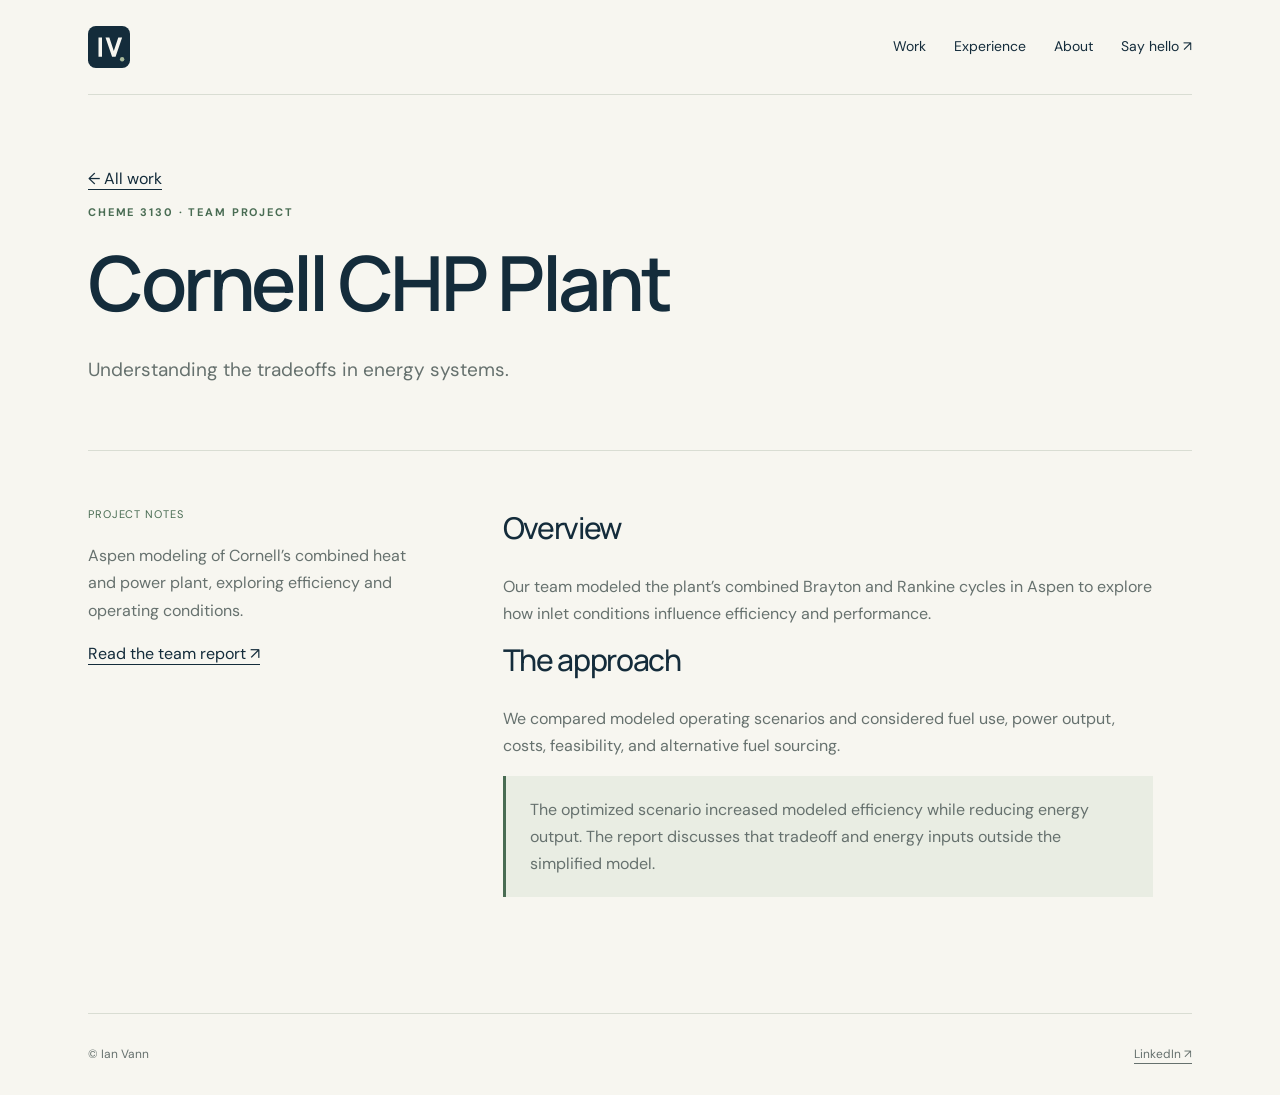
==== projects/chp.html @ b80f51be "Set browser tab title to Ian Vann throughout site" ====
<!doctype html><html lang="en"><head><meta charset="utf-8"><meta name="viewport" content="width=device-width,initial-scale=1"><meta name="description" content="Ian Vann — Cornell engineering student building practical solutions with engineering, software, and emerging technology."><meta name="theme-color" content="#f7f6f0"><title>Ian Vann</title><link rel="stylesheet" href="../style.css"><link rel="icon" type="image/svg+xml" href="../assets/monogram.svg"></head><body><a class="skip" href="#main">Skip to content</a><div class="wrap"><header class="nav"><a class="brand" href="../" aria-label="Ian Vann home"><img class="brand-mark" src="../assets/monogram.svg" alt="IV" width="42" height="42"></a><nav class="navlinks" aria-label="Main navigation"><a href="../#work">Work</a><a href="../#experience">Experience</a><a href="../#about">About</a><a href="mailto:icv3@cornell.edu">Say hello ↗</a></nav></header><main id="main"><section class="projecthero"><a href="../#work">← All work</a><p class="eyebrow">CHEME 3130 · Team project</p><h1>Cornell CHP Plant</h1><p class="intro">Understanding the tradeoffs in energy systems.</p></section><section class="projectbody"><aside><span class="tag">Project notes</span><p>Aspen modeling of Cornell’s combined heat and power plant, exploring efficiency and operating conditions.</p><a href="../assets/chp-report.pdf">Read the team report ↗</a></aside><div><h2>Overview</h2><p>Our team modeled the plant’s combined Brayton and Rankine cycles in Aspen to explore how inlet conditions influence efficiency and performance.</p><h2>The approach</h2><p>We compared modeled operating scenarios and considered fuel use, power output, costs, feasibility, and alternative fuel sourcing.</p><p class="note">The optimized scenario increased modeled efficiency while reducing energy output. The report discusses that tradeoff and energy inputs outside the simplified model.</p></div></section></main><footer class="footer"><span>© Ian Vann</span><a href="https://www.linkedin.com/in/ian-vann/">LinkedIn ↗</a></footer></div></body></html>
---- style.css ----
@import url('https://fonts.googleapis.com/css2?family=DM+Sans:wght@400;500;600;700&family=Manrope:wght@400;500;600;700;800&display=swap');
:root{--paper:#f7f6f0;--ink:#142c3b;--green:#496c53;--muted:#66716e;--line:#d9ddd3}*{box-sizing:border-box}html{scroll-behavior:smooth;scroll-padding-top:100px}body{margin:0;background:var(--paper);color:var(--ink);font:16px/1.7 'DM Sans',sans-serif}a{color:inherit;text-underline-offset:5px}a:hover{color:var(--green)}a:focus-visible,button:focus-visible{outline:3px solid var(--green);outline-offset:5px}h1,h2,h3{font-family:Manrope,sans-serif;line-height:1.13;letter-spacing:-.045em}h1{font-size:clamp(48px,7vw,94px);margin:18px 0 28px;font-weight:600}h2{font-size:clamp(34px,4vw,52px);font-weight:500;margin:12px 0 28px}h3{font-size:27px;font-weight:600;margin:15px 0}p{max-width:650px}.wrap{max-width:1200px;margin:auto;padding:0 48px}.nav{display:flex;align-items:center;justify-content:space-between;padding:26px 0;border-bottom:1px solid var(--line);gap:24px}.brand{text-decoration:none;font-weight:700;font-size:20px;letter-spacing:-1px}.navlinks{display:flex;gap:28px;font-size:14px}.navlinks a{text-decoration:none}.hero{display:grid;grid-template-columns:1.35fr 1fr;gap:88px;align-items:center;padding:90px 0 100px}.eyebrow{text-transform:uppercase;font-size:11px;letter-spacing:.17em;font-weight:700;color:var(--green)}.intro{font-size:19px;color:var(--muted);max-width:570px}.portrait{margin:0;position:relative}.portrait img{width:100%;height:470px;object-fit:cover;object-position:center 28%;border-radius:100px 3px 3px 3px}.portrait figcaption{display:flex;justify-content:space-between;font-size:11px;letter-spacing:.06em;margin-top:12px;color:var(--muted)}.links{display:flex;gap:26px;flex-wrap:wrap;margin-top:30px;font-size:14px}.section{padding:76px 0;border-top:1px solid var(--line)}.sectionhead{display:flex;justify-content:space-between;align-items:end;gap:24px;margin-bottom:32px}.sectionhead p{max-width:340px;color:var(--muted);font-size:14px}.featured{display:grid;grid-template-columns:1.15fr 1fr;background:#e9ede3;border:1px solid #d9dfd1;border-radius:6px;overflow:hidden}.featurecopy{padding:40px}.featurecopy p{color:#53635b}.video{display:flex;align-items:center;background:#172f31;padding:24px}.video iframe{width:100%;aspect-ratio:16/9;border:0;border-radius:4px}.tag{font-size:11px;letter-spacing:.08em;text-transform:uppercase;color:var(--green)}.grid{display:grid;grid-template-columns:repeat(3,1fr);gap:24px;margin-top:24px}.card{border:1px solid var(--line);border-radius:5px;overflow:hidden;transition:transform .2s,box-shadow .2s}.card:hover{transform:translateY(-4px);box-shadow:0 12px 30px #142c3b09}.art{height:190px;background:#e8ece2;display:flex;align-items:center;justify-content:center;position:relative;overflow:hidden}.art pre{font:13px/2 monospace;color:var(--green);text-align:center}.art .symbol{font:500 80px Manrope;color:#496c5370;letter-spacing:-8px}.art:after{content:'';position:absolute;inset:15px;border:1px solid #496c5320;border-radius:3px}.cardcopy{padding:26px}.cardcopy h3{font-size:23px}.cardcopy p{font-size:14px;color:var(--muted)}.more{display:inline-block;font-size:13px;font-weight:600;margin-top:12px}.experience{display:grid;grid-template-columns:1fr 2fr;gap:60px}.role{padding:26px 0;border-bottom:1px solid var(--line)}.role:first-child{padding-top:0}.rolehead{display:flex;justify-content:space-between;gap:20px}.rolehead h3{font-size:22px;margin:0}.date{font-size:12px;color:var(--muted)}.role p{font-size:15px;color:var(--muted)}.personal{display:grid;grid-template-columns:1fr 1fr;gap:80px}.personal p{color:var(--muted)}.footer{padding:30px 0;display:flex;justify-content:space-between;font-size:12px;color:var(--muted);border-top:1px solid var(--line)}.projecthero{padding:70px 0 45px;max-width:850px}.projecthero h1{font-size:clamp(44px,6vw,76px)}.projectbody{display:grid;grid-template-columns:1fr 2fr;gap:70px;padding:48px 0 100px;border-top:1px solid var(--line)}.projectbody h2{font-size:30px}.projectbody p{color:var(--muted)}.note{padding:20px 24px;background:#e9ede3;border-left:3px solid var(--green)}.skip{position:absolute;left:15px;top:-100px}.skip:focus{top:15px;background:white;padding:10px;z-index:9}@media(max-width:800px){.wrap{padding:0 24px}.hero{gap:35px;padding:55px 0;grid-template-columns:1fr}.portrait{max-width:420px}.portrait img{height:400px}.grid{grid-template-columns:1fr}.featured,.experience,.personal,.projectbody{grid-template-columns:1fr;gap:30px}.section{padding:50px 0}.sectionhead{display:block}.navlinks{gap:16px;font-size:12px}.featurecopy{padding:28px}.hero h1{max-width:600px}.rolehead{display:block}.footer{gap:20px}.art{height:160px}}@media(prefers-reduced-motion:reduce){html{scroll-behavior:auto}*{transition:none!important}}
.demo-preview{display:block;background:#fff;overflow:hidden}.demo-preview img{display:block;width:100%;height:auto;aspect-ratio:16/9;object-fit:cover;transition:transform .2s}.demo-preview:hover img{transform:scale(1.025)}

.hero .name-heading{font-size:clamp(56px,7vw,88px);margin:16px 0 22px;letter-spacing:-.055em;font-weight:600}.major{font-family:Manrope,sans-serif;font-size:clamp(19px,2.1vw,25px);line-height:1.4;letter-spacing:-.025em;margin:0 0 15px;max-width:500px}.personal-tagline{color:var(--muted);font-size:17px;line-height:1.6;max-width:440px;margin:0}.contact-links{display:flex;flex-wrap:wrap;gap:12px 24px;max-width:510px;margin-top:32px;padding-top:24px;border-top:1px solid var(--line)}.contact-links a{font-size:14px;text-decoration:none;white-space:nowrap}.contact-links a:hover{text-decoration:underline}.contact-links span{color:var(--green);margin-left:3px}@media(max-width:800px){.hero .name-heading{margin-bottom:18px}.contact-links{gap:12px 22px}.hero{padding-top:50px}}

/* Opening layout and profile tiles */
.hero{grid-template-columns:minmax(0,1.35fr) minmax(0,1fr);gap:64px;padding:70px 0 82px;align-items:center}.hero .name-heading{margin:14px 0 16px;font-size:clamp(56px,6.8vw,84px)}.hero .major{font-size:22px;max-width:450px;margin-bottom:14px;line-height:1.45}.hero .personal-tagline{font-size:16px;max-width:410px;line-height:1.65}.profile-nodes{display:grid;grid-template-columns:repeat(2,minmax(0,1fr));gap:12px;margin-top:30px;max-width:520px}.profile-node{display:flex;align-items:center;gap:12px;padding:16px 14px;min-height:84px;text-decoration:none;background:#fffdf7;border:1px solid var(--line);border-radius:10px;transition:background .18s,border-color .18s,transform .18s}.profile-node:hover{background:#edf0e7;border-color:#a5b49e;transform:translateY(-2px)}.node-icon{display:flex;align-items:center;justify-content:center;width:34px;height:34px;flex-shrink:0;border-radius:8px;background:#e9ede3;color:var(--green);font-size:15px;font-weight:700}.profile-node>span:nth-child(2){font-size:14px;line-height:1.4;font-weight:600;min-width:0}.profile-node small{display:block;color:var(--muted);font-size:11px;font-weight:400;margin-top:4px;overflow-wrap:anywhere}.node-arrow{margin-left:auto;align-self:flex-start;color:var(--green);font-size:15px}.phone-link{display:inline-block;margin-top:17px;font-size:12px;color:var(--muted);text-decoration:none}.phone-link:hover{text-decoration:underline}.hero .portrait img{height:500px;border-radius:14px;object-position:center 28%}@media(max-width:800px){.hero{grid-template-columns:1fr;gap:36px;padding:44px 0 52px}.hero .major{font-size:20px}.hero .portrait{max-width:100%;width:100%}.hero .portrait img{height:380px;object-position:center 30%}.profile-nodes{max-width:100%}.profile-node{padding:14px 12px;gap:10px}}@media(max-width:360px){.profile-nodes{grid-template-columns:1fr}}

/* Square navigation blocks: the entire block is a link. */
.hero .profile-nodes{display:grid;grid-template-columns:repeat(4,minmax(0,1fr));gap:12px;max-width:520px;margin-top:30px}.hero .profile-node{display:flex;align-items:center;justify-content:center;aspect-ratio:1;min-height:0;padding:8px;border:1px solid #bcc8b7;border-radius:0;background:#e9ede3;color:var(--ink);font-size:14px;font-weight:600;text-decoration:none;text-align:center;box-shadow:none}.hero .profile-node:hover{background:var(--green);border-color:var(--green);color:white;transform:translateY(-2px)}@media(max-width:480px){.hero .profile-nodes{grid-template-columns:repeat(2,minmax(0,1fr));max-width:320px;gap:12px}.hero .profile-node{font-size:16px}}

.hero .profile-nodes{gap:10px}.hero .profile-node{aspect-ratio:auto;min-height:48px;padding:12px 10px}@media(max-width:480px){.hero .profile-nodes{max-width:100%}.hero .profile-node{font-size:14px;min-height:46px}}

.timeline{list-style:none;margin:40px 0 0;padding:0}.timeline-entry{display:grid;grid-template-columns:190px minmax(0,1fr);position:relative;gap:36px}.timeline-date{font-size:12px;letter-spacing:.05em;color:var(--muted);margin:0;padding:9px 0 40px;text-align:right}.timeline-role{position:relative;border-left:1px solid #bac8b5;padding:0 0 38px 36px}.timeline-role:before{content:'';position:absolute;left:-5px;top:12px;width:9px;height:9px;border-radius:50%;background:var(--green);box-shadow:0 0 0 5px var(--paper)}.timeline-entry:last-child .timeline-role{padding-bottom:0;border-left-color:transparent}.timeline-role summary{list-style:none;cursor:pointer;position:relative;padding:0 34px 22px 0;border-bottom:1px solid var(--line)}.timeline-role summary::-webkit-details-marker{display:none}.timeline-company{display:block;font:600 26px/1.3 Manrope,sans-serif;letter-spacing:-.035em;margin-bottom:8px}.timeline-role .tag{display:block}.timeline-brief{display:block;font-size:15px;color:var(--muted);margin-top:12px}.timeline-toggle{position:absolute;right:0;top:4px;font-size:23px;color:var(--green);transition:transform .2s}.timeline-role[open] .timeline-toggle{transform:rotate(45deg)}.timeline-role>p{font-size:15px;color:var(--muted);margin:20px 0 0;max-width:670px}.timeline-role summary:hover .timeline-company{color:var(--green)}@media(max-width:650px){.timeline{margin-top:30px}.timeline-entry{grid-template-columns:1fr;gap:0;padding-left:22px;border-left:1px solid #bac8b5}.timeline-date{text-align:left;padding:0 0 10px;font-size:11px}.timeline-role{border:0;padding:0 0 32px}.timeline-role:before{left:-27px;top:-23px}.timeline-company{font-size:23px}.timeline-entry:last-child{border-left-color:transparent}}

.school-preview{display:flex;align-items:center;justify-content:center;height:190px;background:white;padding:18px;overflow:hidden}.school-preview img{width:100%;height:100%;object-fit:contain;transition:transform .2s}.school-preview:hover img{transform:scale(1.03)}.report-figure{margin:0 0 40px;padding:28px;background:white;border:1px solid var(--line)}.report-figure img{display:block;max-width:100%;max-height:400px;margin:auto;object-fit:contain}.report-figure figcaption{font-size:11px;color:var(--muted);text-align:center;margin-top:18px}

/* School projects: paired disciplines, generous image framing. */
.school-grid{display:grid;grid-template-columns:repeat(2,minmax(0,1fr));gap:28px}.school-grid .card{border-radius:8px;background:#fffdf7}.school-grid .school-preview{height:260px;padding:28px;background:#fff;border-bottom:1px solid var(--line)}.school-grid .school-preview img{object-fit:contain;max-width:100%;max-height:100%}.school-grid .cardcopy{padding:26px 30px 30px}.school-grid .cardcopy h3{font-size:26px;margin:12px 0}.school-grid .cardcopy p{max-width:420px;line-height:1.65}.school-grid .tag{font-size:10px;letter-spacing:.09em}.school-grid .card:has(a[href="projects/neurophysiology.html"]) .school-preview{background:#142c24}.school-grid .card:has(a[href="projects/photys.html"]) .school-preview img{max-width:250px}.school-grid .card:has(a[href="projects/thermal-battery.html"]) .school-preview img{max-width:350px}@media(max-width:650px){.school-grid{grid-template-columns:1fr;gap:24px}.school-grid .school-preview{height:230px;padding:24px}.school-grid .cardcopy{padding:24px}}

/* Full-width school project index. */
.school-list{border-top:1px solid var(--line)}.school-row{display:grid;grid-template-columns:42px minmax(0,1fr) 120px 24px;align-items:center;gap:24px;padding:30px 16px 30px 0;border-bottom:1px solid var(--line);text-decoration:none;transition:background .2s,padding .2s}.school-number{font-size:12px;color:var(--green);align-self:start;padding-top:3px;font-variant-numeric:tabular-nums}.school-row .tag{font-size:10px;letter-spacing:.1em}.school-row h3{font-size:26px;margin:9px 0 10px}.school-row p{font-size:14px;line-height:1.65;color:var(--muted);margin:0;max-width:650px}.school-course{font-size:11px;color:var(--muted);text-align:right;letter-spacing:.04em}.school-arrow{font-size:23px;color:var(--green)}.school-row:hover{background:#edf0e7;padding-left:16px}.school-row:hover h3{color:var(--green)}@media(max-width:650px){.school-row{grid-template-columns:24px minmax(0,1fr) 20px;gap:14px;padding:24px 0}.school-course{display:none}.school-row h3{font-size:22px}.school-row .tag{font-size:9px}.school-row p{font-size:13px}.school-row:hover{padding-left:8px}}

#work>.grid{grid-template-columns:minmax(0,1.6fr) minmax(0,1fr);align-items:stretch}.presim-feature .cardcopy{padding:30px}.presim-feature .cardcopy h3{font-size:34px}.presim-feature .cardcopy p{font-size:16px;max-width:520px}.presim-feature .art{height:230px}.presim-feature .art pre{font-size:18px;letter-spacing:.025em}#work>.grid>.card:not(.presim-feature) .demo-preview img{aspect-ratio:16/10;object-fit:cover;object-position:top}@media(max-width:800px){#work>.grid{grid-template-columns:1fr}.presim-feature .art{height:190px}}

.hero .personal-tagline{font-size:15px;color:var(--green);margin-top:4px}.hero-belief{font-size:16px;line-height:1.75;color:var(--muted);max-width:490px;margin:18px 0 0}.hero .profile-nodes{margin-top:24px}.hero{padding-top:62px;padding-bottom:72px}.sectionhead h2{margin-bottom:12px}.sectionhead{margin-bottom:34px}.sectionhead>p{line-height:1.7}.section{padding-top:66px;padding-bottom:66px}.personal{align-items:start}.personal p:first-child{margin-top:0}@media(max-width:800px){.hero{padding-top:42px;padding-bottom:48px}.hero-belief{font-size:15px}.section{padding-top:46px;padding-bottom:46px}}

.brand{display:inline-flex;align-items:center}.brand-mark{display:block;width:42px;height:42px}.brand:hover .brand-mark{opacity:.85}
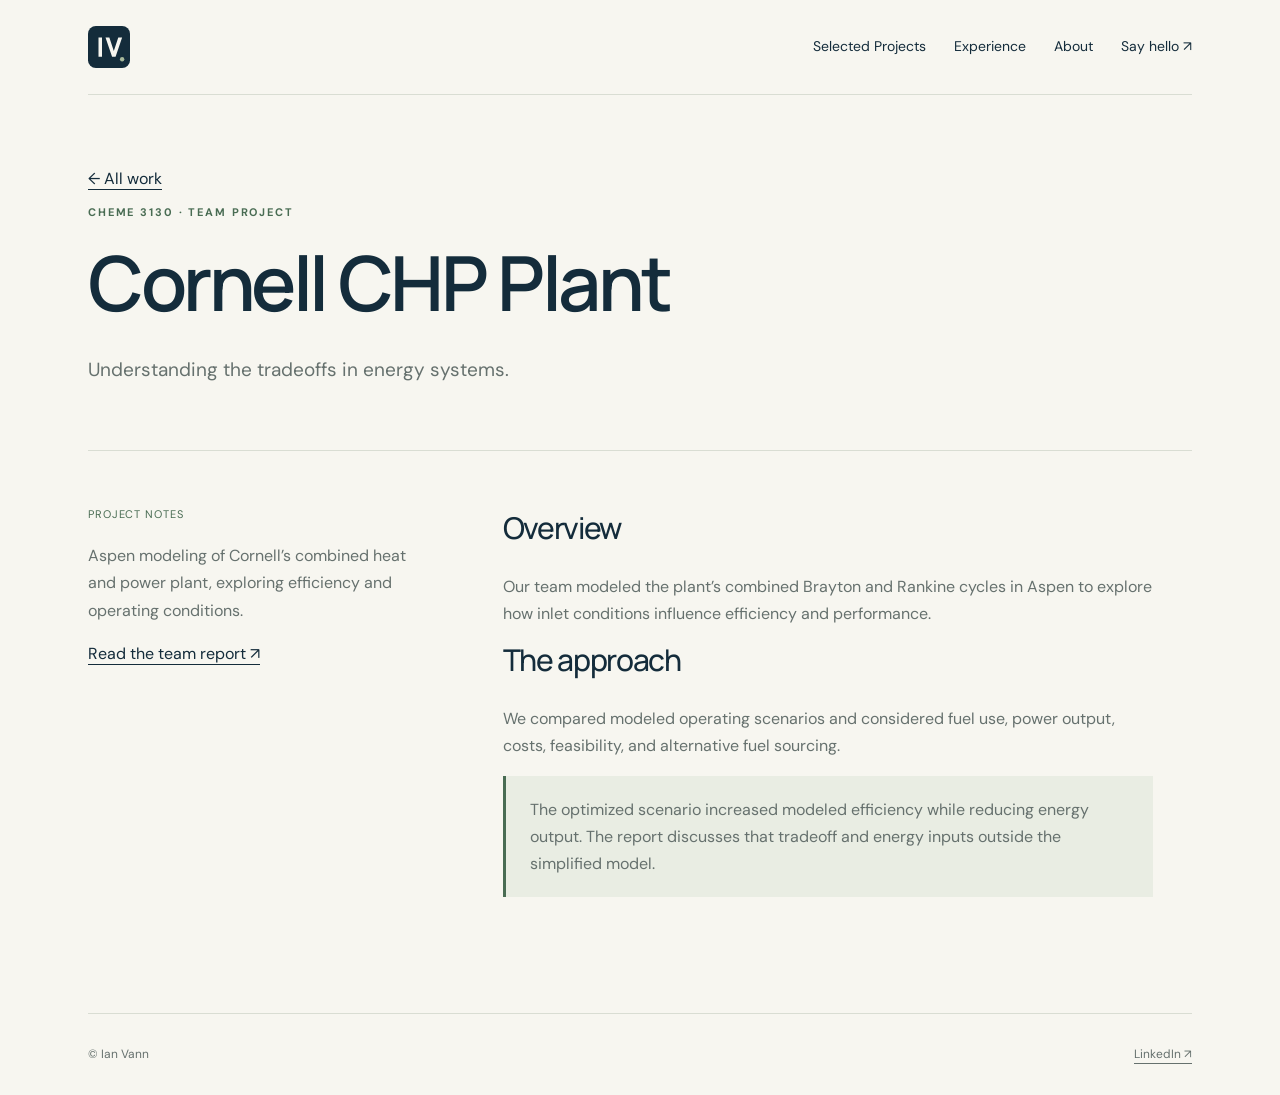
==== commit 1542cd74: "Label project navigation Selected Projects" ====
--- a/projects/chp.html
+++ b/projects/chp.html
@@ -1 +1 @@
-<!doctype html><html lang="en"><head><meta charset="utf-8"><meta name="viewport" content="width=device-width,initial-scale=1"><meta name="description" content="Ian Vann — Cornell engineering student building practical solutions with engineering, software, and emerging technology."><meta name="theme-color" content="#f7f6f0"><title>Ian Vann</title><link rel="stylesheet" href="../style.css"><link rel="icon" type="image/svg+xml" href="../assets/monogram.svg"></head><body><a class="skip" href="#main">Skip to content</a><div class="wrap"><header class="nav"><a class="brand" href="../" aria-label="Ian Vann home"><img class="brand-mark" src="../assets/monogram.svg" alt="IV" width="42" height="42"></a><nav class="navlinks" aria-label="Main navigation"><a href="../#work">Work</a><a href="../#experience">Experience</a><a href="../#about">About</a><a href="mailto:icv3@cornell.edu">Say hello ↗</a></nav></header><main id="main"><section class="projecthero"><a href="../#work">← All work</a><p class="eyebrow">CHEME 3130 · Team project</p><h1>Cornell CHP Plant</h1><p class="intro">Understanding the tradeoffs in energy systems.</p></section><section class="projectbody"><aside><span class="tag">Project notes</span><p>Aspen modeling of Cornell’s combined heat and power plant, exploring efficiency and operating conditions.</p><a href="../assets/chp-report.pdf">Read the team report ↗</a></aside><div><h2>Overview</h2><p>Our team modeled the plant’s combined Brayton and Rankine cycles in Aspen to explore how inlet conditions influence efficiency and performance.</p><h2>The approach</h2><p>We compared modeled operating scenarios and considered fuel use, power output, costs, feasibility, and alternative fuel sourcing.</p><p class="note">The optimized scenario increased modeled efficiency while reducing energy output. The report discusses that tradeoff and energy inputs outside the simplified model.</p></div></section></main><footer class="footer"><span>© Ian Vann</span><a href="https://www.linkedin.com/in/ian-vann/">LinkedIn ↗</a></footer></div></body></html>+<!doctype html><html lang="en"><head><meta charset="utf-8"><meta name="viewport" content="width=device-width,initial-scale=1"><meta name="description" content="Ian Vann — Cornell engineering student building practical solutions with engineering, software, and emerging technology."><meta name="theme-color" content="#f7f6f0"><title>Ian Vann Portfolio</title><link rel="stylesheet" href="../style.css"><link rel="icon" type="image/svg+xml" href="../assets/monogram.svg"></head><body><a class="skip" href="#main">Skip to content</a><div class="wrap"><header class="nav"><a class="brand" href="../" aria-label="Ian Vann home"><img class="brand-mark" src="../assets/monogram.svg" alt="IV" width="42" height="42"></a><nav class="navlinks" aria-label="Main navigation"><a href="../#work">Selected Projects</a><a href="../#experience">Experience</a><a href="../#about">About</a><a href="mailto:icv3@cornell.edu">Say hello ↗</a></nav></header><main id="main"><section class="projecthero"><a href="../#work">← All work</a><p class="eyebrow">CHEME 3130 · Team project</p><h1>Cornell CHP Plant</h1><p class="intro">Understanding the tradeoffs in energy systems.</p></section><section class="projectbody"><aside><span class="tag">Project notes</span><p>Aspen modeling of Cornell’s combined heat and power plant, exploring efficiency and operating conditions.</p><a href="../assets/chp-report.pdf">Read the team report ↗</a></aside><div><h2>Overview</h2><p>Our team modeled the plant’s combined Brayton and Rankine cycles in Aspen to explore how inlet conditions influence efficiency and performance.</p><h2>The approach</h2><p>We compared modeled operating scenarios and considered fuel use, power output, costs, feasibility, and alternative fuel sourcing.</p><p class="note">The optimized scenario increased modeled efficiency while reducing energy output. The report discusses that tradeoff and energy inputs outside the simplified model.</p></div></section></main><footer class="footer"><span>© Ian Vann</span><a href="https://www.linkedin.com/in/ian-vann/">LinkedIn ↗</a></footer></div></body></html>
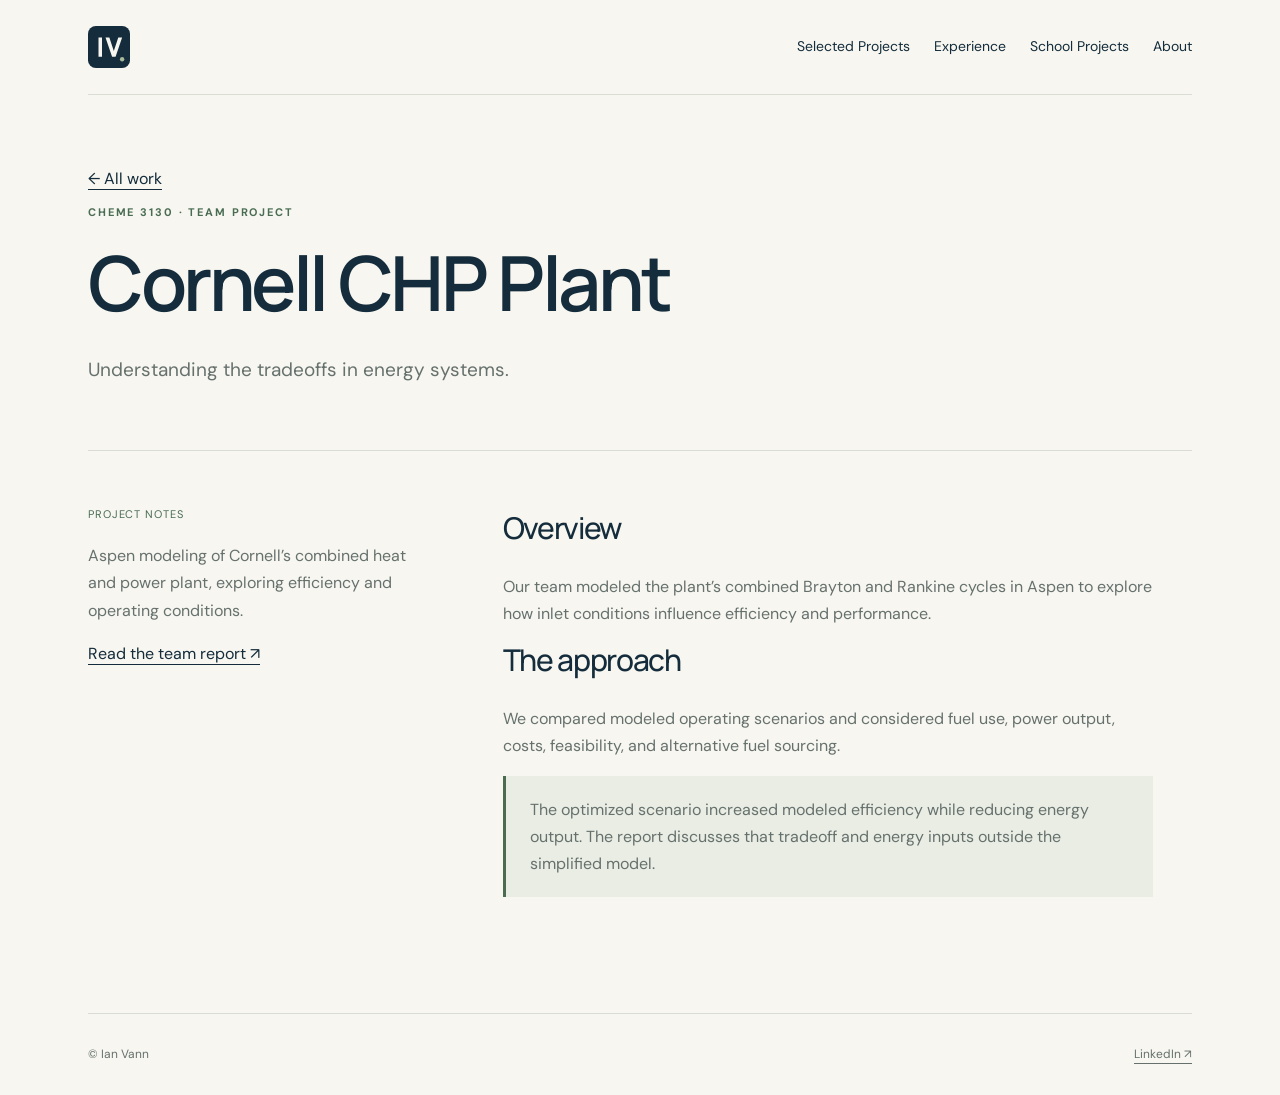
==== commit 31b01135: "Add navigation tabs for every homepage section" ====
--- a/projects/chp.html
+++ b/projects/chp.html
@@ -1 +1 @@
-<!doctype html><html lang="en"><head><meta charset="utf-8"><meta name="viewport" content="width=device-width,initial-scale=1"><meta name="description" content="Ian Vann — Cornell engineering student building practical solutions with engineering, software, and emerging technology."><meta name="theme-color" content="#f7f6f0"><title>Ian Vann Portfolio</title><link rel="stylesheet" href="../style.css"><link rel="icon" type="image/svg+xml" href="../assets/monogram.svg"></head><body><a class="skip" href="#main">Skip to content</a><div class="wrap"><header class="nav"><a class="brand" href="../" aria-label="Ian Vann home"><img class="brand-mark" src="../assets/monogram.svg" alt="IV" width="42" height="42"></a><nav class="navlinks" aria-label="Main navigation"><a href="../#work">Selected Projects</a><a href="../#experience">Experience</a><a href="../#about">About</a><a href="mailto:icv3@cornell.edu">Say hello ↗</a></nav></header><main id="main"><section class="projecthero"><a href="../#work">← All work</a><p class="eyebrow">CHEME 3130 · Team project</p><h1>Cornell CHP Plant</h1><p class="intro">Understanding the tradeoffs in energy systems.</p></section><section class="projectbody"><aside><span class="tag">Project notes</span><p>Aspen modeling of Cornell’s combined heat and power plant, exploring efficiency and operating conditions.</p><a href="../assets/chp-report.pdf">Read the team report ↗</a></aside><div><h2>Overview</h2><p>Our team modeled the plant’s combined Brayton and Rankine cycles in Aspen to explore how inlet conditions influence efficiency and performance.</p><h2>The approach</h2><p>We compared modeled operating scenarios and considered fuel use, power output, costs, feasibility, and alternative fuel sourcing.</p><p class="note">The optimized scenario increased modeled efficiency while reducing energy output. The report discusses that tradeoff and energy inputs outside the simplified model.</p></div></section></main><footer class="footer"><span>© Ian Vann</span><a href="https://www.linkedin.com/in/ian-vann/">LinkedIn ↗</a></footer></div></body></html>+<!doctype html><html lang="en"><head><meta charset="utf-8"><meta name="viewport" content="width=device-width,initial-scale=1"><meta name="description" content="Ian Vann — Cornell engineering student building practical solutions with engineering, software, and emerging technology."><meta name="theme-color" content="#f7f6f0"><title>Ian Vann Portfolio</title><link rel="stylesheet" href="../style.css"><link rel="icon" type="image/svg+xml" href="../assets/monogram.svg"></head><body><a class="skip" href="#main">Skip to content</a><div class="wrap"><header class="nav"><a class="brand" href="../" aria-label="Ian Vann home"><img class="brand-mark" src="../assets/monogram.svg" alt="IV" width="42" height="42"></a><nav class="navlinks" aria-label="Main navigation"><a href="../#work">Selected Projects</a><a href="../#experience">Experience</a><a href="../#school">School Projects</a><a href="../#about">About</a></nav></header><main id="main"><section class="projecthero"><a href="../#work">← All work</a><p class="eyebrow">CHEME 3130 · Team project</p><h1>Cornell CHP Plant</h1><p class="intro">Understanding the tradeoffs in energy systems.</p></section><section class="projectbody"><aside><span class="tag">Project notes</span><p>Aspen modeling of Cornell’s combined heat and power plant, exploring efficiency and operating conditions.</p><a href="../assets/chp-report.pdf">Read the team report ↗</a></aside><div><h2>Overview</h2><p>Our team modeled the plant’s combined Brayton and Rankine cycles in Aspen to explore how inlet conditions influence efficiency and performance.</p><h2>The approach</h2><p>We compared modeled operating scenarios and considered fuel use, power output, costs, feasibility, and alternative fuel sourcing.</p><p class="note">The optimized scenario increased modeled efficiency while reducing energy output. The report discusses that tradeoff and energy inputs outside the simplified model.</p></div></section></main><footer class="footer"><span>© Ian Vann</span><a href="https://www.linkedin.com/in/ian-vann/">LinkedIn ↗</a></footer></div></body></html>
--- a/style.css
+++ b/style.css
@@ -27,3 +27,5 @@
 .hero .personal-tagline{font-size:15px;color:var(--green);margin-top:4px}.hero-belief{font-size:16px;line-height:1.75;color:var(--muted);max-width:490px;margin:18px 0 0}.hero .profile-nodes{margin-top:24px}.hero{padding-top:62px;padding-bottom:72px}.sectionhead h2{margin-bottom:12px}.sectionhead{margin-bottom:34px}.sectionhead>p{line-height:1.7}.section{padding-top:66px;padding-bottom:66px}.personal{align-items:start}.personal p:first-child{margin-top:0}@media(max-width:800px){.hero{padding-top:42px;padding-bottom:48px}.hero-belief{font-size:15px}.section{padding-top:46px;padding-bottom:46px}}
 
 .brand{display:inline-flex;align-items:center}.brand-mark{display:block;width:42px;height:42px}.brand:hover .brand-mark{opacity:.85}
+
+.navlinks{flex-wrap:wrap;justify-content:flex-end;gap:12px 24px}.navlinks a{padding:7px 0;border-bottom:1px solid transparent}.navlinks a:hover{border-bottom-color:var(--green)}@media(max-width:650px){.nav{align-items:flex-start;gap:20px}.navlinks{display:grid;grid-template-columns:repeat(2,auto);gap:4px 18px;font-size:12px}.navlinks a{padding:4px 0}}
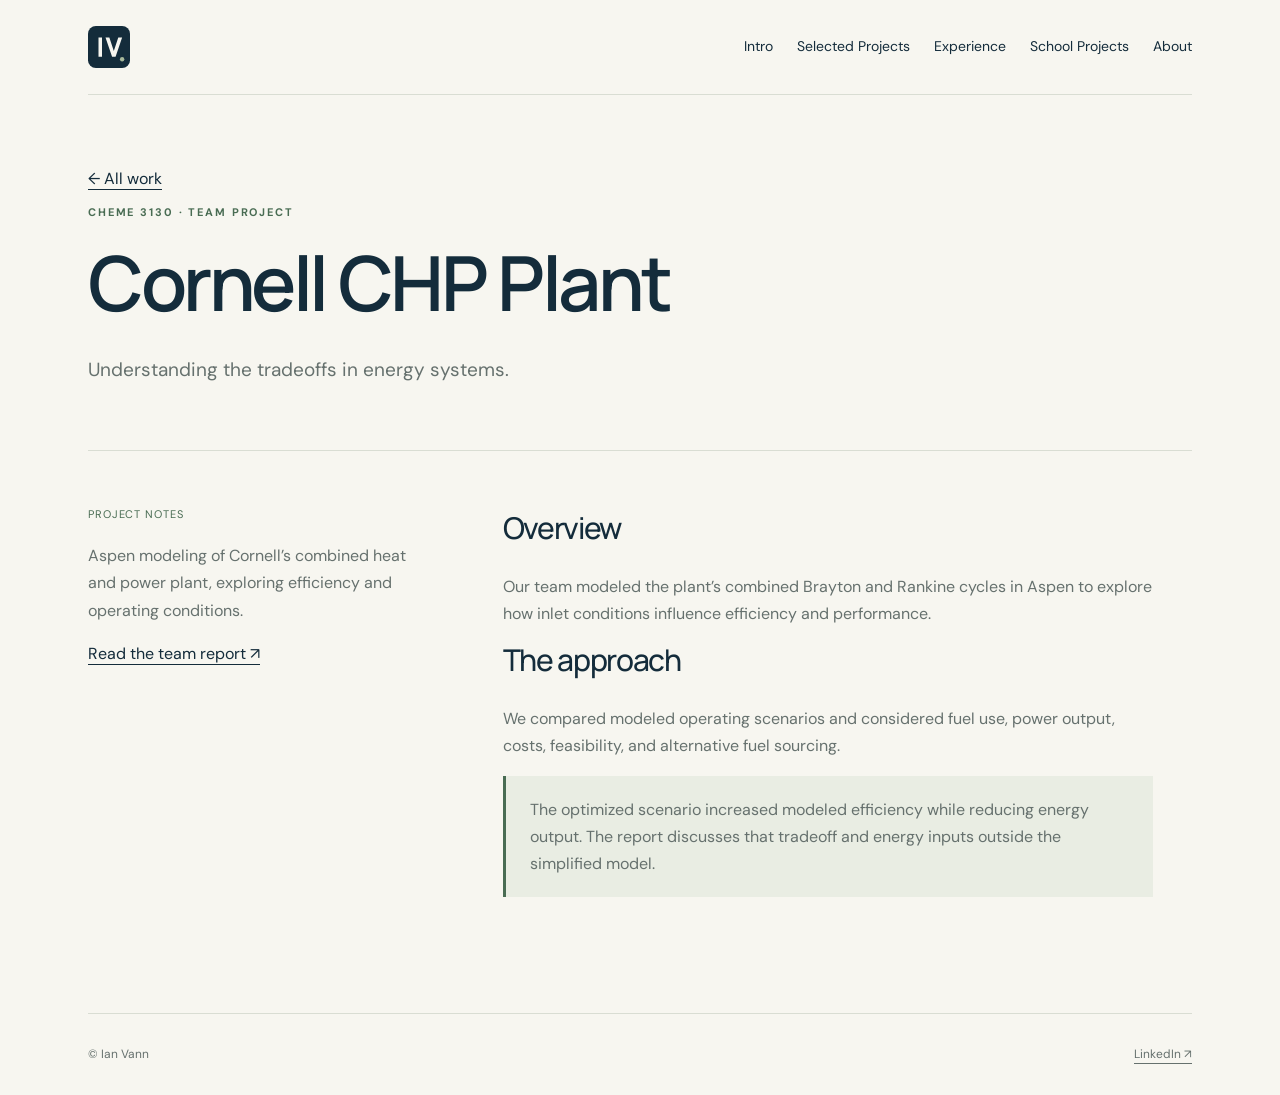
==== commit 684cc594: "Add Intro navigation tab" ====
--- a/projects/chp.html
+++ b/projects/chp.html
@@ -1 +1 @@
-<!doctype html><html lang="en"><head><meta charset="utf-8"><meta name="viewport" content="width=device-width,initial-scale=1"><meta name="description" content="Ian Vann — Cornell engineering student building practical solutions with engineering, software, and emerging technology."><meta name="theme-color" content="#f7f6f0"><title>Ian Vann Portfolio</title><link rel="stylesheet" href="../style.css"><link rel="icon" type="image/svg+xml" href="../assets/monogram.svg"></head><body><a class="skip" href="#main">Skip to content</a><div class="wrap"><header class="nav"><a class="brand" href="../" aria-label="Ian Vann home"><img class="brand-mark" src="../assets/monogram.svg" alt="IV" width="42" height="42"></a><nav class="navlinks" aria-label="Main navigation"><a href="../#work">Selected Projects</a><a href="../#experience">Experience</a><a href="../#school">School Projects</a><a href="../#about">About</a></nav></header><main id="main"><section class="projecthero"><a href="../#work">← All work</a><p class="eyebrow">CHEME 3130 · Team project</p><h1>Cornell CHP Plant</h1><p class="intro">Understanding the tradeoffs in energy systems.</p></section><section class="projectbody"><aside><span class="tag">Project notes</span><p>Aspen modeling of Cornell’s combined heat and power plant, exploring efficiency and operating conditions.</p><a href="../assets/chp-report.pdf">Read the team report ↗</a></aside><div><h2>Overview</h2><p>Our team modeled the plant’s combined Brayton and Rankine cycles in Aspen to explore how inlet conditions influence efficiency and performance.</p><h2>The approach</h2><p>We compared modeled operating scenarios and considered fuel use, power output, costs, feasibility, and alternative fuel sourcing.</p><p class="note">The optimized scenario increased modeled efficiency while reducing energy output. The report discusses that tradeoff and energy inputs outside the simplified model.</p></div></section></main><footer class="footer"><span>© Ian Vann</span><a href="https://www.linkedin.com/in/ian-vann/">LinkedIn ↗</a></footer></div></body></html>+<!doctype html><html lang="en"><head><meta charset="utf-8"><meta name="viewport" content="width=device-width,initial-scale=1"><meta name="description" content="Ian Vann — Cornell engineering student building practical solutions with engineering, software, and emerging technology."><meta name="theme-color" content="#f7f6f0"><title>Ian Vann Portfolio</title><link rel="stylesheet" href="../style.css"><link rel="icon" type="image/svg+xml" href="../assets/monogram.svg"></head><body><a class="skip" href="#main">Skip to content</a><div class="wrap"><header class="nav"><a class="brand" href="../" aria-label="Ian Vann home"><img class="brand-mark" src="../assets/monogram.svg" alt="IV" width="42" height="42"></a><nav class="navlinks" aria-label="Main navigation"><a href="../#intro">Intro</a><a href="../#work">Selected Projects</a><a href="../#experience">Experience</a><a href="../#school">School Projects</a><a href="../#about">About</a></nav></header><main id="main"><section class="projecthero"><a href="../#work">← All work</a><p class="eyebrow">CHEME 3130 · Team project</p><h1>Cornell CHP Plant</h1><p class="intro">Understanding the tradeoffs in energy systems.</p></section><section class="projectbody"><aside><span class="tag">Project notes</span><p>Aspen modeling of Cornell’s combined heat and power plant, exploring efficiency and operating conditions.</p><a href="../assets/chp-report.pdf">Read the team report ↗</a></aside><div><h2>Overview</h2><p>Our team modeled the plant’s combined Brayton and Rankine cycles in Aspen to explore how inlet conditions influence efficiency and performance.</p><h2>The approach</h2><p>We compared modeled operating scenarios and considered fuel use, power output, costs, feasibility, and alternative fuel sourcing.</p><p class="note">The optimized scenario increased modeled efficiency while reducing energy output. The report discusses that tradeoff and energy inputs outside the simplified model.</p></div></section></main><footer class="footer"><span>© Ian Vann</span><a href="https://www.linkedin.com/in/ian-vann/">LinkedIn ↗</a></footer></div></body></html>
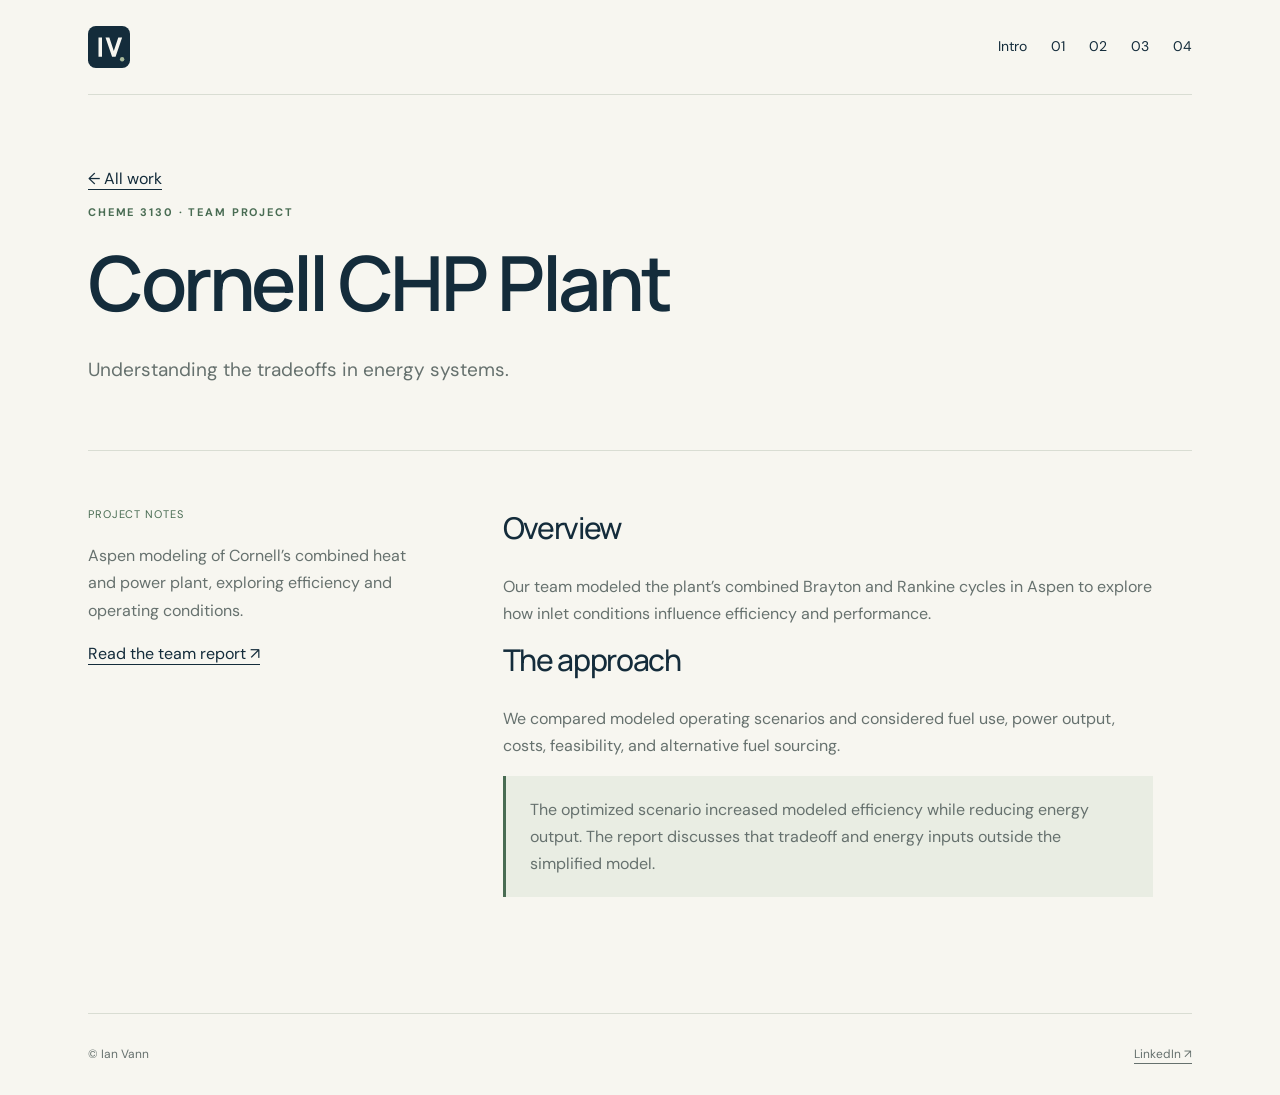
==== commit 35329a92: "Label section navigation Intro and 01 through 04" ====
--- a/projects/chp.html
+++ b/projects/chp.html
@@ -1 +1 @@
-<!doctype html><html lang="en"><head><meta charset="utf-8"><meta name="viewport" content="width=device-width,initial-scale=1"><meta name="description" content="Ian Vann — Cornell engineering student building practical solutions with engineering, software, and emerging technology."><meta name="theme-color" content="#f7f6f0"><title>Ian Vann Portfolio</title><link rel="stylesheet" href="../style.css"><link rel="icon" type="image/svg+xml" href="../assets/monogram.svg"></head><body><a class="skip" href="#main">Skip to content</a><div class="wrap"><header class="nav"><a class="brand" href="../" aria-label="Ian Vann home"><img class="brand-mark" src="../assets/monogram.svg" alt="IV" width="42" height="42"></a><nav class="navlinks" aria-label="Main navigation"><a href="../#intro">Intro</a><a href="../#work">Selected Projects</a><a href="../#experience">Experience</a><a href="../#school">School Projects</a><a href="../#about">About</a></nav></header><main id="main"><section class="projecthero"><a href="../#work">← All work</a><p class="eyebrow">CHEME 3130 · Team project</p><h1>Cornell CHP Plant</h1><p class="intro">Understanding the tradeoffs in energy systems.</p></section><section class="projectbody"><aside><span class="tag">Project notes</span><p>Aspen modeling of Cornell’s combined heat and power plant, exploring efficiency and operating conditions.</p><a href="../assets/chp-report.pdf">Read the team report ↗</a></aside><div><h2>Overview</h2><p>Our team modeled the plant’s combined Brayton and Rankine cycles in Aspen to explore how inlet conditions influence efficiency and performance.</p><h2>The approach</h2><p>We compared modeled operating scenarios and considered fuel use, power output, costs, feasibility, and alternative fuel sourcing.</p><p class="note">The optimized scenario increased modeled efficiency while reducing energy output. The report discusses that tradeoff and energy inputs outside the simplified model.</p></div></section></main><footer class="footer"><span>© Ian Vann</span><a href="https://www.linkedin.com/in/ian-vann/">LinkedIn ↗</a></footer></div></body></html>+<!doctype html><html lang="en"><head><meta charset="utf-8"><meta name="viewport" content="width=device-width,initial-scale=1"><meta name="description" content="Ian Vann — Cornell engineering student building practical solutions with engineering, software, and emerging technology."><meta name="theme-color" content="#f7f6f0"><title>Ian Vann Portfolio</title><link rel="stylesheet" href="../style.css"><link rel="icon" type="image/svg+xml" href="../assets/monogram.svg"></head><body><a class="skip" href="#main">Skip to content</a><div class="wrap"><header class="nav"><a class="brand" href="../" aria-label="Ian Vann home"><img class="brand-mark" src="../assets/monogram.svg" alt="IV" width="42" height="42"></a><nav class="navlinks" aria-label="Main navigation"><a href="../#intro">Intro</a><a href="../#work" aria-label="01 — Selected Projects" title="Selected Projects">01</a><a href="../#experience" aria-label="02 — Experience" title="Experience">02</a><a href="../#school" aria-label="03 — School Projects" title="School Projects">03</a><a href="../#about" aria-label="04 — About" title="About">04</a></nav></header><main id="main"><section class="projecthero"><a href="../#work">← All work</a><p class="eyebrow">CHEME 3130 · Team project</p><h1>Cornell CHP Plant</h1><p class="intro">Understanding the tradeoffs in energy systems.</p></section><section class="projectbody"><aside><span class="tag">Project notes</span><p>Aspen modeling of Cornell’s combined heat and power plant, exploring efficiency and operating conditions.</p><a href="../assets/chp-report.pdf">Read the team report ↗</a></aside><div><h2>Overview</h2><p>Our team modeled the plant’s combined Brayton and Rankine cycles in Aspen to explore how inlet conditions influence efficiency and performance.</p><h2>The approach</h2><p>We compared modeled operating scenarios and considered fuel use, power output, costs, feasibility, and alternative fuel sourcing.</p><p class="note">The optimized scenario increased modeled efficiency while reducing energy output. The report discusses that tradeoff and energy inputs outside the simplified model.</p></div></section></main><footer class="footer"><span>© Ian Vann</span><a href="https://www.linkedin.com/in/ian-vann/">LinkedIn ↗</a></footer></div></body></html>
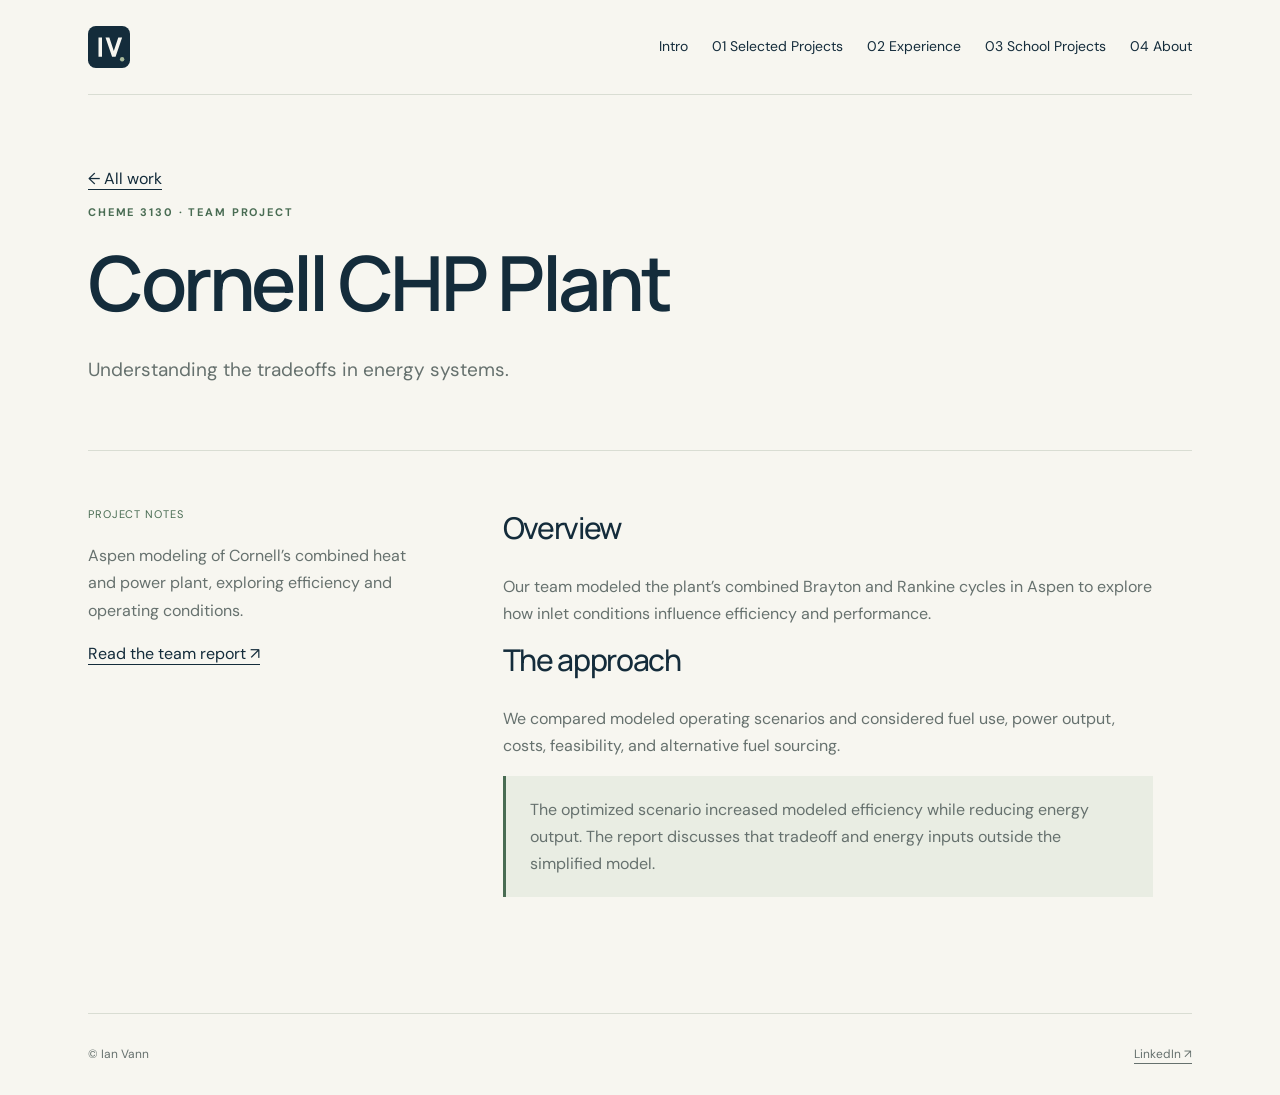
==== commit a52d5953: "Include section names alongside navigation numbers" ====
--- a/projects/chp.html
+++ b/projects/chp.html
@@ -1 +1 @@
-<!doctype html><html lang="en"><head><meta charset="utf-8"><meta name="viewport" content="width=device-width,initial-scale=1"><meta name="description" content="Ian Vann — Cornell engineering student building practical solutions with engineering, software, and emerging technology."><meta name="theme-color" content="#f7f6f0"><title>Ian Vann Portfolio</title><link rel="stylesheet" href="../style.css"><link rel="icon" type="image/svg+xml" href="../assets/monogram.svg"></head><body><a class="skip" href="#main">Skip to content</a><div class="wrap"><header class="nav"><a class="brand" href="../" aria-label="Ian Vann home"><img class="brand-mark" src="../assets/monogram.svg" alt="IV" width="42" height="42"></a><nav class="navlinks" aria-label="Main navigation"><a href="../#intro">Intro</a><a href="../#work" aria-label="01 — Selected Projects" title="Selected Projects">01</a><a href="../#experience" aria-label="02 — Experience" title="Experience">02</a><a href="../#school" aria-label="03 — School Projects" title="School Projects">03</a><a href="../#about" aria-label="04 — About" title="About">04</a></nav></header><main id="main"><section class="projecthero"><a href="../#work">← All work</a><p class="eyebrow">CHEME 3130 · Team project</p><h1>Cornell CHP Plant</h1><p class="intro">Understanding the tradeoffs in energy systems.</p></section><section class="projectbody"><aside><span class="tag">Project notes</span><p>Aspen modeling of Cornell’s combined heat and power plant, exploring efficiency and operating conditions.</p><a href="../assets/chp-report.pdf">Read the team report ↗</a></aside><div><h2>Overview</h2><p>Our team modeled the plant’s combined Brayton and Rankine cycles in Aspen to explore how inlet conditions influence efficiency and performance.</p><h2>The approach</h2><p>We compared modeled operating scenarios and considered fuel use, power output, costs, feasibility, and alternative fuel sourcing.</p><p class="note">The optimized scenario increased modeled efficiency while reducing energy output. The report discusses that tradeoff and energy inputs outside the simplified model.</p></div></section></main><footer class="footer"><span>© Ian Vann</span><a href="https://www.linkedin.com/in/ian-vann/">LinkedIn ↗</a></footer></div></body></html>+<!doctype html><html lang="en"><head><meta charset="utf-8"><meta name="viewport" content="width=device-width,initial-scale=1"><meta name="description" content="Ian Vann — Cornell engineering student building practical solutions with engineering, software, and emerging technology."><meta name="theme-color" content="#f7f6f0"><title>Ian Vann Portfolio</title><link rel="stylesheet" href="../style.css"><link rel="icon" type="image/svg+xml" href="../assets/monogram.svg"></head><body><a class="skip" href="#main">Skip to content</a><div class="wrap"><header class="nav"><a class="brand" href="../" aria-label="Ian Vann home"><img class="brand-mark" src="../assets/monogram.svg" alt="IV" width="42" height="42"></a><nav class="navlinks" aria-label="Main navigation"><a href="../#intro">Intro</a><a href="../#work" aria-label="01 — Selected Projects" title="Selected Projects">01 Selected Projects</a><a href="../#experience" aria-label="02 — Experience" title="Experience">02 Experience</a><a href="../#school" aria-label="03 — School Projects" title="School Projects">03 School Projects</a><a href="../#about" aria-label="04 — About" title="About">04 About</a></nav></header><main id="main"><section class="projecthero"><a href="../#work">← All work</a><p class="eyebrow">CHEME 3130 · Team project</p><h1>Cornell CHP Plant</h1><p class="intro">Understanding the tradeoffs in energy systems.</p></section><section class="projectbody"><aside><span class="tag">Project notes</span><p>Aspen modeling of Cornell’s combined heat and power plant, exploring efficiency and operating conditions.</p><a href="../assets/chp-report.pdf">Read the team report ↗</a></aside><div><h2>Overview</h2><p>Our team modeled the plant’s combined Brayton and Rankine cycles in Aspen to explore how inlet conditions influence efficiency and performance.</p><h2>The approach</h2><p>We compared modeled operating scenarios and considered fuel use, power output, costs, feasibility, and alternative fuel sourcing.</p><p class="note">The optimized scenario increased modeled efficiency while reducing energy output. The report discusses that tradeoff and energy inputs outside the simplified model.</p></div></section></main><footer class="footer"><span>© Ian Vann</span><a href="https://www.linkedin.com/in/ian-vann/">LinkedIn ↗</a></footer></div></body></html>
